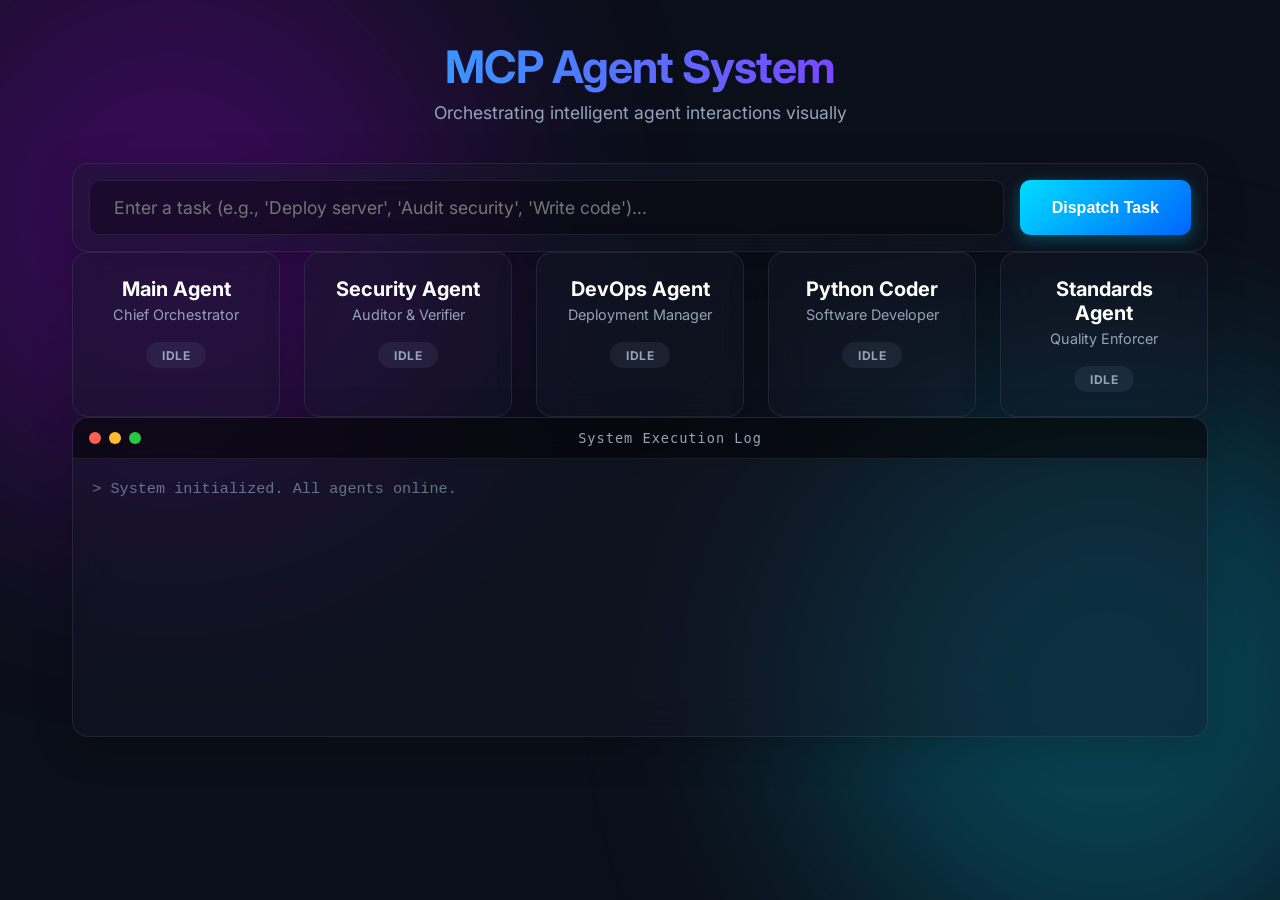
==== index.html @ acabc95c "Add full-stack agent app with frontend, server, PR reviewer, and skills" ====
<!DOCTYPE html>
<html lang="en">
<head>
    <meta charset="UTF-8">
    <meta name="viewport" content="width=device-width, initial-scale=1.0">
    <meta name="description" content="Agent Control Panel interface">
    <title>MCP Agent Control Panel</title>
    <link rel="stylesheet" href="styles.css">
    <link href="https://fonts.googleapis.com/css2?family=Inter:wght@300;400;600;700&display=swap" rel="stylesheet">
</head>
<body>
    <div class="background-effect"></div>
    <div class="app-container">
        <header>
            <h1>MCP Agent System</h1>
            <p>Orchestrating intelligent agent interactions visually</p>
        </header>
        
        <main>
            <section class="task-input-section glass-panel">
                <input type="text" id="taskInput" placeholder="Enter a task (e.g., 'Deploy server', 'Audit security', 'Write code')..." aria-label="Task Input">
                <button id="dispatchBtn">Dispatch Task</button>
            </section>

            <section class="agents-grid">
                <!-- Agent Cards -->
                <div class="agent-card glass-panel" id="agent-main">
                    <h2>Main Agent</h2>
                    <p class="role">Chief Orchestrator</p>
                    <div class="status indicator-idle">Idle</div>
                </div>
                <div class="agent-card glass-panel" id="agent-security">
                    <h2>Security Agent</h2>
                    <p class="role">Auditor & Verifier</p>
                    <div class="status indicator-idle">Idle</div>
                </div>
                <div class="agent-card glass-panel" id="agent-devops">
                    <h2>DevOps Agent</h2>
                    <p class="role">Deployment Manager</p>
                    <div class="status indicator-idle">Idle</div>
                </div>
                <div class="agent-card glass-panel" id="agent-coder">
                    <h2>Python Coder</h2>
                    <p class="role">Software Developer</p>
                    <div class="status indicator-idle">Idle</div>
                </div>
                <div class="agent-card glass-panel" id="agent-standards">
                    <h2>Standards Agent</h2>
                    <p class="role">Quality Enforcer</p>
                    <div class="status indicator-idle">Idle</div>
                </div>
            </section>

            <section class="terminal-section glass-panel">
                <div class="terminal-header">
                    <span class="dot red"></span>
                    <span class="dot yellow"></span>
                    <span class="dot green"></span>
                    <span class="terminal-title">System Execution Log</span>
                </div>
                <div class="terminal-output" id="terminalOutput">
                    <div class="log-entry sys">> System initialized. All agents online.</div>
                </div>
            </section>
        </main>
    </div>
    <script src="app.js"></script>
</body>
</html>
---- styles.css ----
:root {
    --bg-color: #0b0f19;
    --glass-bg: rgba(20, 25, 40, 0.4);
    --glass-border: rgba(255, 255, 255, 0.08);
    --accent-cyan: #0df;
    --accent-purple: #b300ff;
    --text-primary: #f8fafc;
    --text-secondary: #94a3b8;
    --idle: #64748b;
    --active: #3b82f6;
}

* {
    box-sizing: border-box;
    margin: 0;
    padding: 0;
}

body {
    font-family: 'Inter', sans-serif;
    background-color: var(--bg-color);
    color: var(--text-primary);
    min-height: 100vh;
    overflow-x: hidden;
    position: relative;
}

/* Dynamic animated background blobs */
.background-effect {
    position: fixed;
    top: 0; left: 0; width: 100vw; height: 100vh;
    z-index: -1;
    overflow: hidden;
}
.background-effect::before, .background-effect::after {
    content: '';
    position: absolute;
    width: 600px; height: 600px;
    border-radius: 50%;
    filter: blur(120px);
    opacity: 0.25;
    animation: drift 20s infinite alternate cubic-bezier(0.4, 0, 0.2, 1);
}
.background-effect::before {
    background: var(--accent-purple);
    top: -10%; left: -10%;
}
.background-effect::after {
    background: var(--accent-cyan);
    bottom: -10%; right: -10%;
    animation-delay: -10s;
}

@keyframes drift {
    0% { transform: translate(0, 0) scale(1); }
    100% { transform: translate(150px, 80px) scale(1.15); }
}

.app-container {
    max-width: 1200px;
    margin: 0 auto;
    padding: 2.5rem 2rem;
    display: flex;
    flex-direction: column;
    gap: 2rem;
}

header {
    text-align: center;
    margin-bottom: 0.5rem;
}
header h1 {
    font-size: 2.8rem;
    font-weight: 700;
    background: linear-gradient(to right, var(--accent-cyan), var(--accent-purple));
    -webkit-background-clip: text;
    -webkit-text-fill-color: transparent;
    letter-spacing: -1px;
}
header p {
    color: var(--text-secondary);
    margin-top: 0.5rem;
    font-size: 1.1rem;
}

.glass-panel {
    background: var(--glass-bg);
    backdrop-filter: blur(20px);
    -webkit-backdrop-filter: blur(20px);
    border: 1px solid var(--glass-border);
    border-radius: 16px;
    box-shadow: 0 10px 40px rgba(0, 0, 0, 0.2);
}

.task-input-section {
    display: flex;
    padding: 1rem;
    gap: 1rem;
}
input[type="text"] {
    flex: 1;
    background: rgba(0,0,0,0.3);
    border: 1px solid var(--glass-border);
    border-radius: 10px;
    padding: 1rem 1.5rem;
    color: #fff;
    font-size: 1.1rem;
    font-family: inherit;
    outline: none;
    transition: all 0.3s ease;
}
input[type="text"]:focus {
    border-color: var(--accent-cyan);
    box-shadow: 0 0 15px rgba(0, 221, 255, 0.2);
    background: rgba(0,0,0,0.4);
}
button {
    background: linear-gradient(135deg, var(--accent-cyan) 0%, #0066ff 100%);
    color: #fff;
    border: none;
    padding: 0 2rem;
    border-radius: 10px;
    font-weight: 600;
    font-size: 1rem;
    cursor: pointer;
    box-shadow: 0 4px 15px rgba(0, 221, 255, 0.3);
    transition: transform 0.2s, box-shadow 0.2s;
}
button:hover {
    transform: translateY(-2px);
    box-shadow: 0 6px 20px rgba(0, 221, 255, 0.5);
}
button:active {
    transform: translateY(1px);
}

.agents-grid {
    display: grid;
    grid-template-columns: repeat(auto-fit, minmax(200px, 1fr));
    gap: 1.5rem;
}
.agent-card {
    padding: 1.5rem;
    display: flex;
    flex-direction: column;
    align-items: center;
    text-align: center;
    transition: all 0.4s cubic-bezier(0.4, 0, 0.2, 1);
    position: relative;
    overflow: hidden;
}
.agent-card:hover {
    transform: translateY(-8px);
    border-color: rgba(255, 255, 255, 0.2);
    box-shadow: 0 15px 35px rgba(0, 0, 0, 0.4);
}
.agent-card::before {
    content: '';
    position: absolute;
    top: 0; left: 0; width: 100%; height: 3px;
    background: transparent;
    transition: background 0.4s ease, box-shadow 0.4s ease;
}
.agent-card.active::before {
    background: linear-gradient(90deg, var(--accent-cyan), var(--accent-purple));
    box-shadow: 0 2px 15px var(--accent-cyan);
}
.agent-card.active {
    transform: scale(1.03) translateY(-5px);
    border-color: rgba(0, 221, 255, 0.3);
    background: rgba(30, 40, 60, 0.6);
}

.agent-card h2 {
    font-size: 1.25rem;
    margin-bottom: 0.3rem;
    color: #fff;
}
.agent-card .role {
    font-size: 0.9rem;
    color: var(--text-secondary);
    margin-bottom: 1.2rem;
}
.status {
    padding: 0.35rem 1rem;
    border-radius: 999px;
    font-size: 0.75rem;
    font-weight: 700;
    text-transform: uppercase;
    letter-spacing: 0.5px;
    transition: all 0.3s ease;
}
.indicator-idle { 
    background: rgba(100,116,139, 0.15); 
    color: var(--text-secondary); 
}
.indicator-active { 
    background: rgba(59,130,246, 0.2); 
    color: var(--accent-cyan); 
    animation: pulse 1.5s infinite;
}

@keyframes pulse {
    0% { opacity: 1; box-shadow: 0 0 0 0 rgba(0,221,255,0.4); }
    50% { opacity: 0.7; box-shadow: 0 0 0 5px rgba(0,221,255,0); }
    100% { opacity: 1; box-shadow: 0 0 0 0 rgba(0,221,255,0); }
}

.terminal-section {
    display: flex;
    flex-direction: column;
    height: 320px;
    overflow: hidden;
}
.terminal-header {
    background: rgba(0,0,0,0.5);
    padding: 0.75rem 1rem;
    display: flex;
    align-items: center;
    gap: 8px;
    border-bottom: 1px solid var(--glass-border);
}
.dot {
    width: 12px; height: 12px; border-radius: 50%;
}
.dot.red { background: #ff5f56; }
.dot.yellow { background: #ffbd2e; }
.dot.green { background: #27c93f; }
.terminal-title {
    margin-left: auto; margin-right: auto;
    font-size: 0.85rem;
    color: var(--text-secondary);
    letter-spacing: 1px;
    font-family: monospace;
}
.terminal-output {
    padding: 1.2rem;
    font-family: 'Courier New', Courier, monospace;
    font-size: 0.95rem;
    overflow-y: auto;
    flex: 1;
    display: flex;
    flex-direction: column;
    gap: 10px;
}
.log-entry {
    line-height: 1.5;
    opacity: 0;
    animation: fadeIn 0.4s forwards;
    word-break: break-word;
}
.log-entry.sys { color: #64748b; }
.log-entry.user { color: #fff; font-weight: 600; }
.log-entry.user::before { content: '➜ '; color: var(--accent-cyan); }
.log-entry.agent { 
    color: #e2e8f0; 
    margin-left: 1.5rem; 
    border-left: 2px solid var(--accent-purple); 
    padding-left: 12px;
}
.log-entry.agent strong {
    color: var(--accent-purple);
}

@keyframes fadeIn {
    to { opacity: 1; }
}

/* Custom Webkit scrollbar */
::-webkit-scrollbar { width: 8px; }
::-webkit-scrollbar-track { background: transparent; }
::-webkit-scrollbar-thumb { background: rgba(255,255,255,0.1); border-radius: 4px; }
::-webkit-scrollbar-thumb:hover { background: rgba(255,255,255,0.2); }
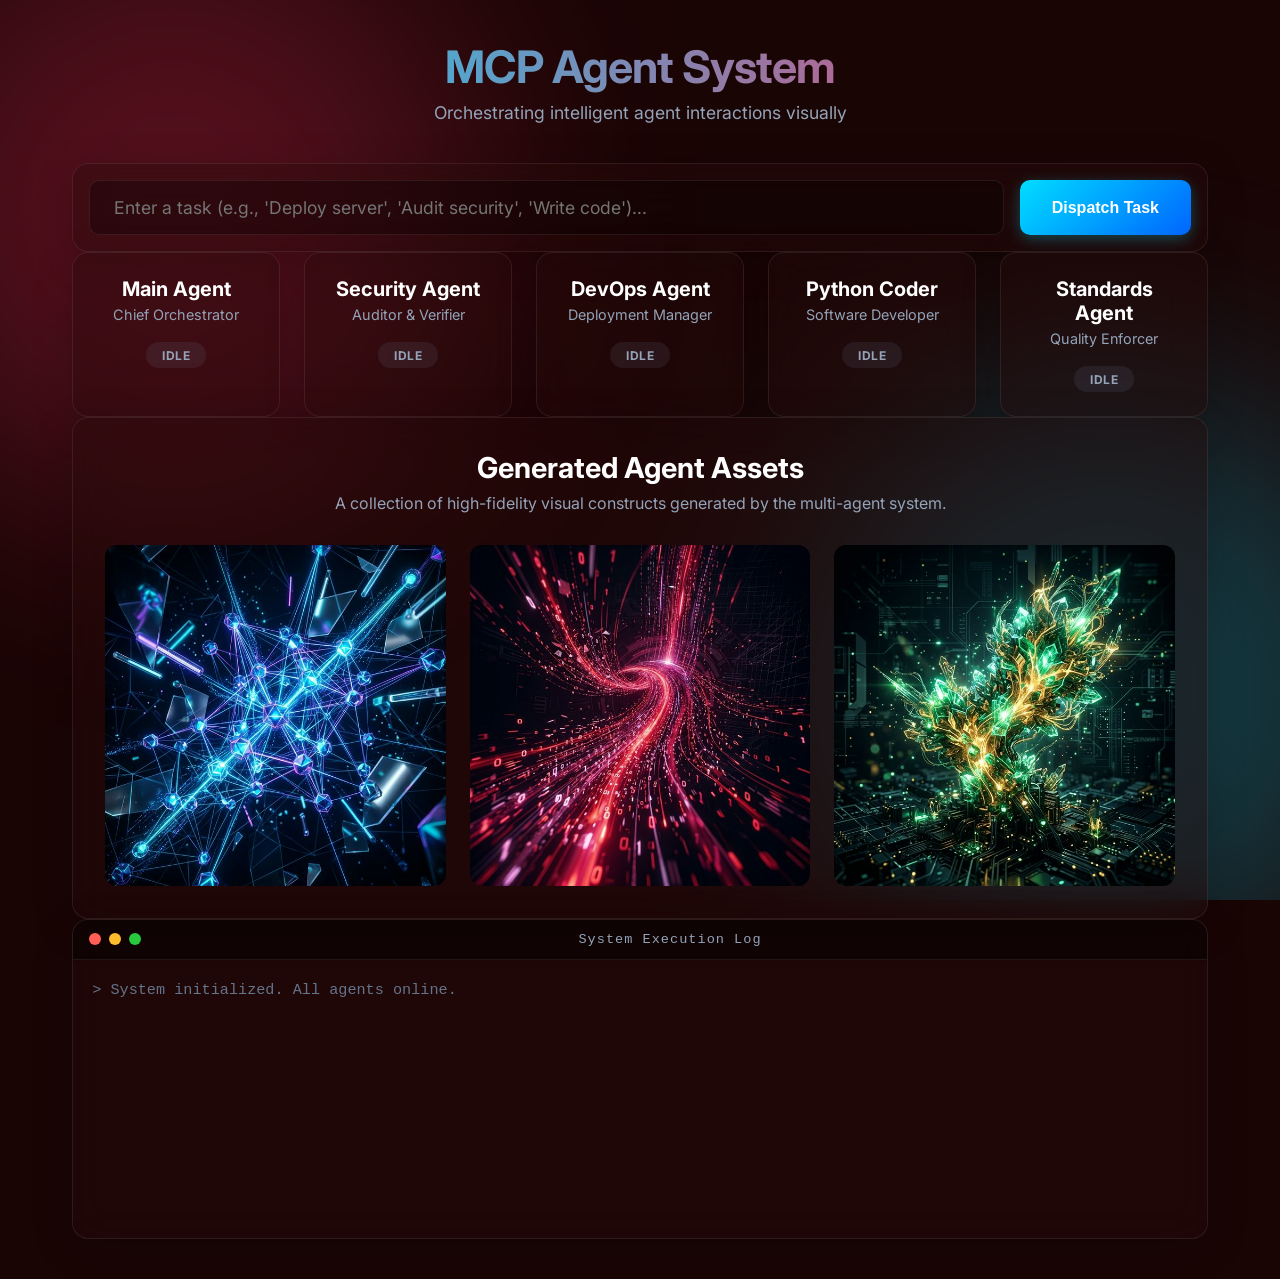
==== commit a9ac48f4: "Fix #3: Complete gallery implementation" ====
--- a/index.html
+++ b/index.html
@@ -51,6 +51,27 @@
                 </div>
             </section>
 
+            <section class="glass-panel gallery-section">
+                <div class="gallery-header">
+                    <h2>Generated Agent Assets</h2>
+                    <p>A collection of high-fidelity visual constructs generated by the multi-agent system.</p>
+                </div>
+                <div class="gallery-grid">
+                    <div class="gallery-item glass">
+                        <img src="assets/gallery_1.png" alt="Intelligence Nodes">
+                        <div class="item-overlay"><span>Intelligence Nodes</span></div>
+                    </div>
+                    <div class="gallery-item glass">
+                        <img src="assets/gallery_2.png" alt="Data Streams">
+                        <div class="item-overlay"><span>Data Streams</span></div>
+                    </div>
+                    <div class="gallery-item glass">
+                        <img src="assets/gallery_3.png" alt="Neural Growth">
+                        <div class="item-overlay"><span>Neural Growth</span></div>
+                    </div>
+                </div>
+            </section>
+
             <section class="terminal-section glass-panel">
                 <div class="terminal-header">
                     <span class="dot red"></span>
--- a/styles.css
+++ b/styles.css
@@ -1,9 +1,9 @@
 :root {
-    --bg-color: #0b0f19;
-    --glass-bg: rgba(20, 25, 40, 0.4);
+    --bg-color: #1a0505;
+    --glass-bg: rgba(40, 10, 10, 0.4);
     --glass-border: rgba(255, 255, 255, 0.08);
     --accent-cyan: #0df;
-    --accent-purple: #b300ff;
+    --accent-purple: #ff3366;
     --text-primary: #f8fafc;
     --text-secondary: #94a3b8;
     --idle: #64748b;
@@ -74,6 +74,7 @@
     font-weight: 700;
     background: linear-gradient(to right, var(--accent-cyan), var(--accent-purple));
     -webkit-background-clip: text;
+    background-clip: text;
     -webkit-text-fill-color: transparent;
     letter-spacing: -1px;
 }
@@ -266,6 +267,65 @@
     to { opacity: 1; }
 }
 
+/* Gallery Section */
+.gallery-section {
+    padding: 2rem;
+}
+.gallery-header {
+    margin-bottom: 2rem;
+    text-align: center;
+}
+.gallery-header h2 {
+    font-size: 1.8rem;
+    color: #fff;
+    margin-bottom: 0.5rem;
+}
+.gallery-header p {
+    color: var(--text-secondary);
+}
+.gallery-grid {
+    display: grid;
+    grid-template-columns: repeat(auto-fit, minmax(250px, 1fr));
+    gap: 1.5rem;
+}
+.gallery-item {
+    position: relative;
+    border-radius: 12px;
+    overflow: hidden;
+    aspect-ratio: 1 / 1;
+    cursor: pointer;
+    transition: all 0.4s ease;
+}
+.gallery-item img {
+    width: 100%;
+    height: 100%;
+    object-fit: cover;
+    transition: transform 0.6s ease;
+}
+.gallery-item:hover {
+    transform: scale(1.02);
+    box-shadow: 0 10px 30px rgba(0,0,0,0.5);
+}
+.gallery-item:hover img {
+    transform: scale(1.1);
+}
+.item-overlay {
+    position: absolute;
+    bottom: 0; left: 0; width: 100%;
+    background: linear-gradient(transparent, rgba(0,0,0,0.8));
+    padding: 1.5rem 1rem 1rem;
+    opacity: 0;
+    transition: opacity 0.3s ease;
+}
+.gallery-item:hover .item-overlay {
+    opacity: 1;
+}
+.item-overlay span {
+    color: #fff;
+    font-weight: 600;
+    font-size: 0.9rem;
+}
+
 /* Custom Webkit scrollbar */
 ::-webkit-scrollbar { width: 8px; }
 ::-webkit-scrollbar-track { background: transparent; }
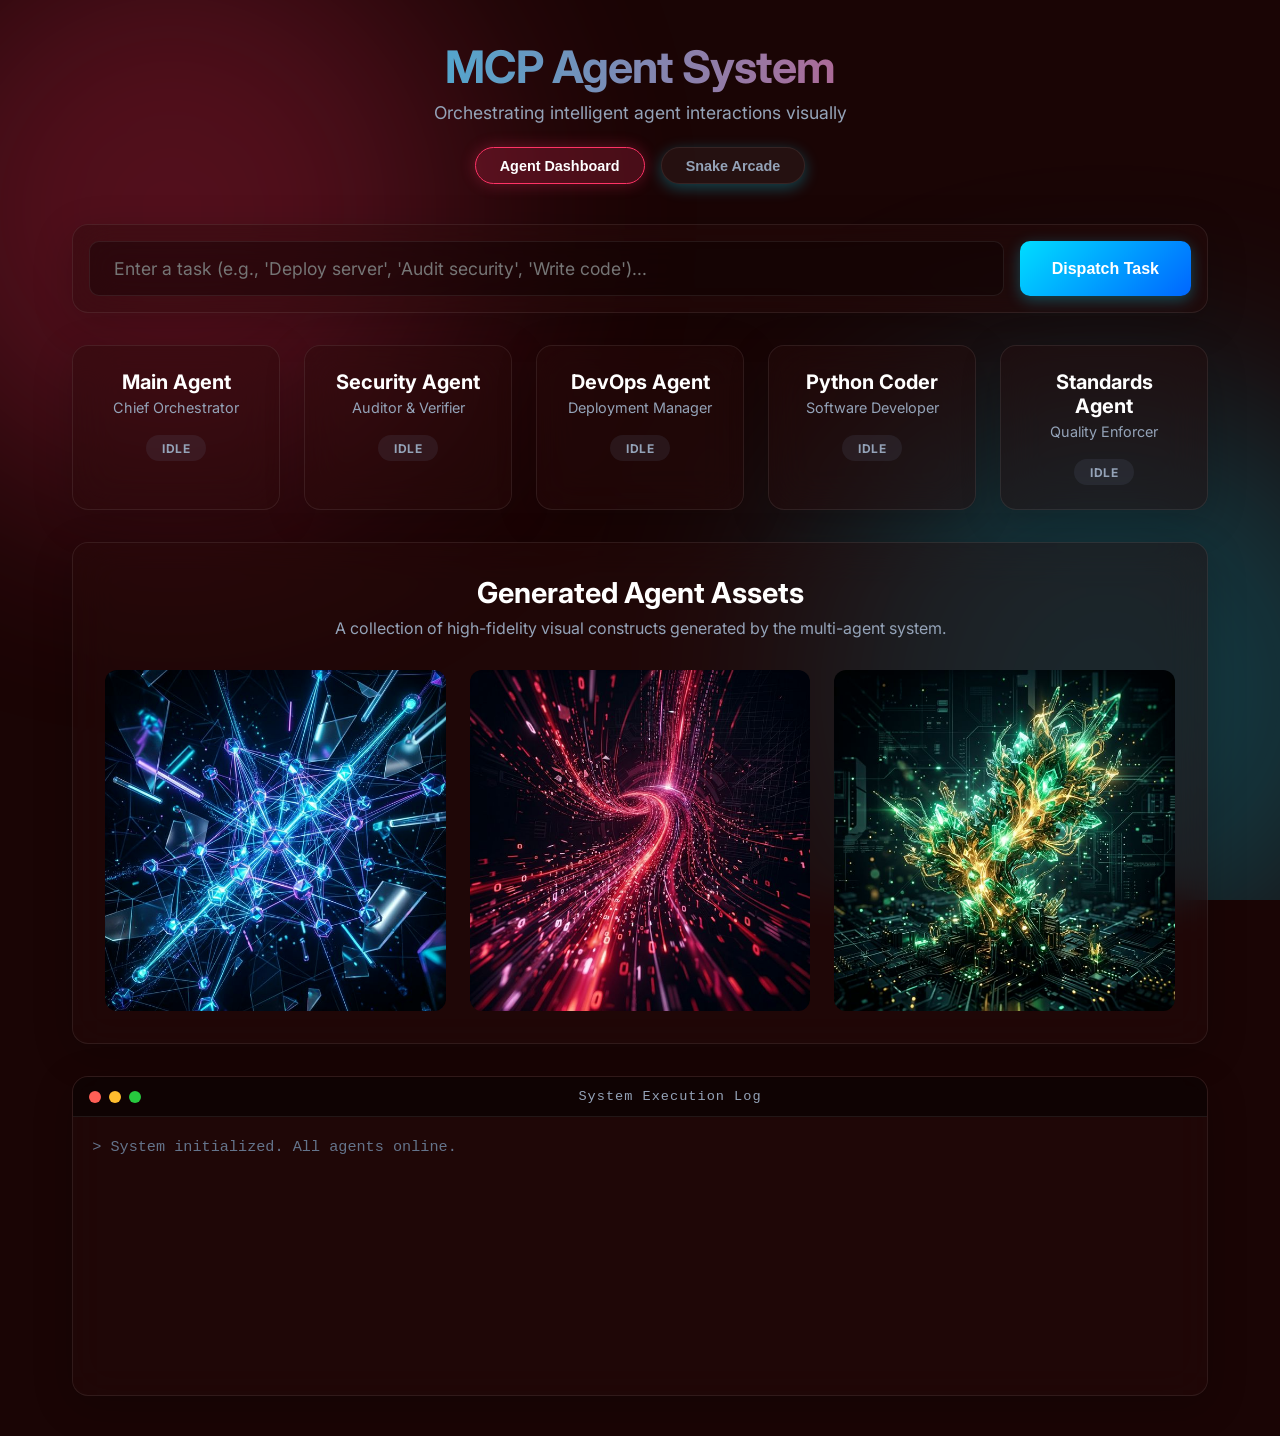
==== commit f3c1cc6e: "Cleanup and finalize dashboard features" ====
--- a/index.html
+++ b/index.html
@@ -14,10 +14,16 @@
         <header>
             <h1>MCP Agent System</h1>
             <p>Orchestrating intelligent agent interactions visually</p>
+            
+            <nav class="tab-nav">
+                <button class="tab-btn active" data-tab="dashboard">Agent Dashboard</button>
+                <button class="tab-btn" data-tab="arcade">Snake Arcade</button>
+            </nav>
         </header>
         
         <main>
-            <section class="task-input-section glass-panel">
+            <div id="dashboardTab" class="tab-content active">
+                <section class="task-input-section glass-panel">
                 <input type="text" id="taskInput" placeholder="Enter a task (e.g., 'Deploy server', 'Audit security', 'Write code')..." aria-label="Task Input">
                 <button id="dispatchBtn">Dispatch Task</button>
             </section>
@@ -83,8 +89,29 @@
                     <div class="log-entry sys">> System initialized. All agents online.</div>
                 </div>
             </section>
+            </div> <!-- End Dashboard Tab -->
+
+            <div id="arcadeTab" class="tab-content">
+                <section class="glass-panel arcade-room">
+                    <div class="arcade-header">
+                        <h2>Retro Agent Arcade</h2>
+                        <div class="score-board">
+                             <div class="score-box">SCORE <span id="currentScore">000</span></div>
+                             <div class="score-box">HIGH <span id="highScore">000</span></div>
+                        </div>
+                    </div>
+                    <div class="canvas-container">
+                        <canvas id="snakeCanvas"></canvas>
+                    </div>
+                    <div class="arcade-footer">
+                        <p>USE ARROW KEYS TO NAVIGATE THE AGENT-SNAKE</p>
+                        <button id="startBtn">START GAME</button>
+                    </div>
+                </section>
+            </div>
         </main>
     </div>
     <script src="app.js"></script>
+    <script src="snake.js"></script>
 </body>
 </html>
--- a/styles.css
+++ b/styles.css
@@ -263,6 +263,111 @@
     color: var(--accent-purple);
 }
 
+/* Tab Navigation */
+.tab-nav {
+    display: flex;
+    justify-content: center;
+    gap: 1rem;
+    margin-top: 1.5rem;
+}
+.tab-btn {
+    background: rgba(255, 255, 255, 0.05);
+    border: 1px solid var(--glass-border);
+    padding: 0.6rem 1.5rem;
+    border-radius: 999px;
+    color: var(--text-secondary);
+    font-size: 0.9rem;
+    font-weight: 600;
+    cursor: pointer;
+    transition: all 0.3s ease;
+}
+.tab-btn.active {
+    background: rgba(255, 51, 102, 0.2);
+    border-color: var(--accent-purple);
+    color: #fff;
+    box-shadow: 0 0 15px rgba(255, 51, 102, 0.3);
+}
+.tab-btn:hover:not(.active) {
+    background: rgba(255, 255, 255, 0.1);
+    color: #fff;
+}
+
+.tab-content {
+    display: none;
+    flex-direction: column;
+    gap: 2rem;
+}
+.tab-content.active {
+    display: flex;
+}
+
+/* Arcade Room */
+.arcade-room {
+    display: flex;
+    flex-direction: column;
+    align-items: center;
+    padding: 2.5rem;
+}
+.arcade-header {
+    width: 100%;
+    display: flex;
+    justify-content: space-between;
+    align-items: center;
+    margin-bottom: 2rem;
+}
+.arcade-header h2 {
+    font-size: 1.8rem;
+    color: #fff;
+    text-transform: uppercase;
+    letter-spacing: 2px;
+}
+.score-board {
+    display: flex;
+    gap: 1.5rem;
+}
+.score-box {
+    display: flex;
+    flex-direction: column;
+    align-items: center;
+    font-family: 'JetBrains Mono', monospace;
+    font-weight: 700;
+    color: var(--text-secondary);
+    font-size: 0.75rem;
+}
+.score-box span {
+    font-size: 1.5rem;
+    color: var(--accent-purple);
+    text-shadow: 0 0 10px rgba(255, 51, 102, 0.5);
+}
+
+.canvas-container {
+    background: #000;
+    border: 4px solid var(--glass-border);
+    border-radius: 8px;
+    box-shadow: 0 0 40px rgba(0,0,0,0.8), inset 0 0 20px rgba(255,51,102,0.1);
+    line-height: 0;
+}
+#snakeCanvas {
+    max-width: 100%;
+}
+
+.arcade-footer {
+    margin-top: 2rem;
+    text-align: center;
+    display: flex;
+    flex-direction: column;
+    gap: 1.5rem;
+}
+.arcade-footer p {
+    font-size: 0.8rem;
+    color: var(--text-secondary);
+    letter-spacing: 1px;
+}
+#startBtn {
+    background: var(--accent-purple);
+    align-self: center;
+}
+
 @keyframes fadeIn {
     to { opacity: 1; }
 }
